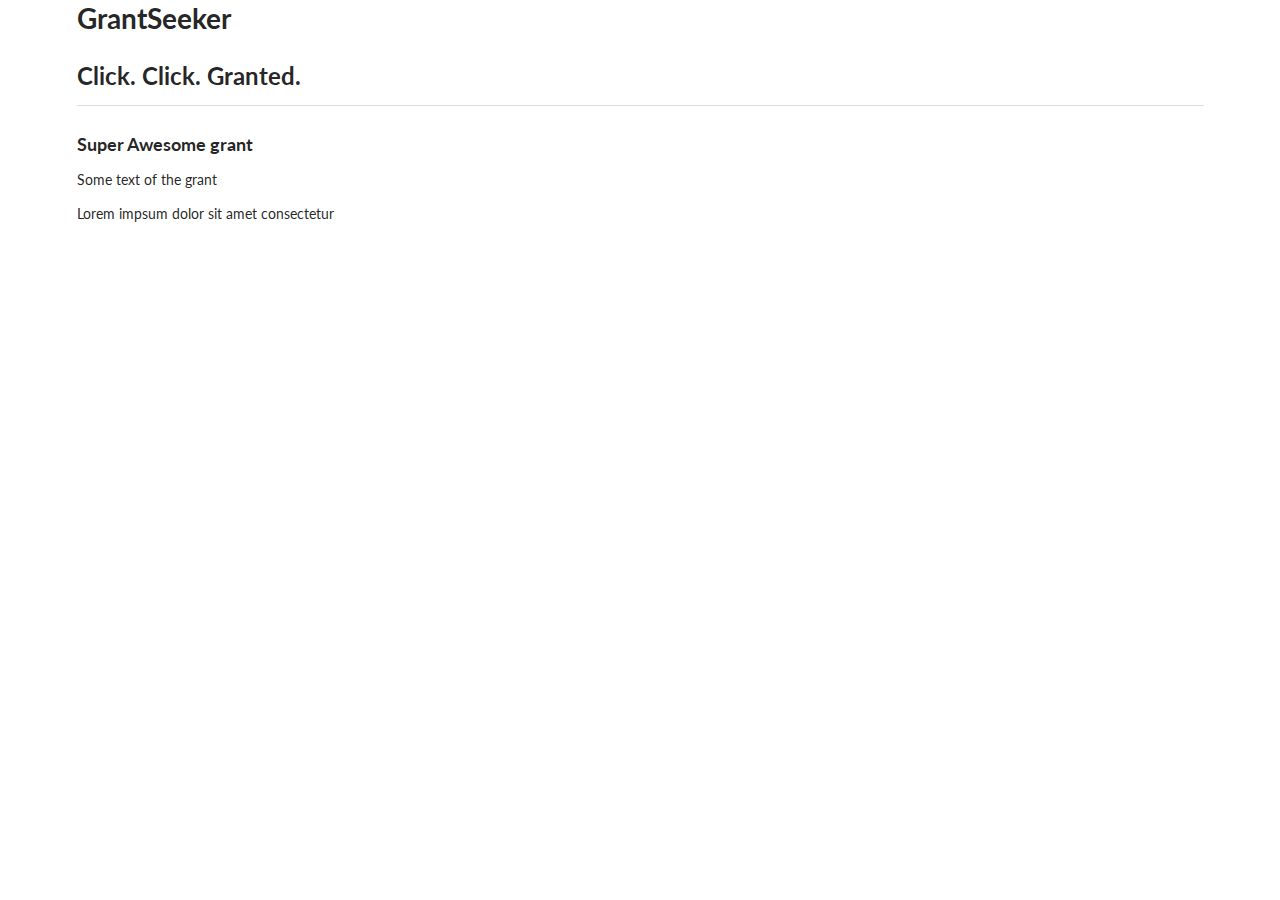
==== site/detail.html @ 49b5996e "Add detail.html" ====
<!doctype html>
<!--[if lt IE 7]>      <html class="no-js lt-ie9 lt-ie8 lt-ie7" lang=""> <![endif]-->
<!--[if IE 7]>         <html class="no-js lt-ie9 lt-ie8" lang=""> <![endif]-->
<!--[if IE 8]>         <html class="no-js lt-ie9" lang=""> <![endif]-->
<!--[if gt IE 8]><!--> <html class="no-js" lang=""> <!--<![endif]-->
    <head>
        <meta charset="utf-8">
        <meta http-equiv="X-UA-Compatible" content="IE=edge,chrome=1">
        <title></title>
        <meta name="description" content="">
        <meta name="viewport" content="width=device-width, initial-scale=1">
        <link rel="apple-touch-icon" href="apple-touch-icon.png">

        <link rel="stylesheet" href="css/semantic.min.css">
        <link rel="stylesheet" href="css/app.css">

        <script src="js/vendor/modernizr-2.8.3-respond-1.4.2.min.js"></script>
    </head>
    <body>
        <!--[if lt IE 8]>
            <p class="browserupgrade">You are using an <strong>outdated</strong> browser. Please <a href="http://browsehappy.com/">upgrade your browser</a> to improve your experience.</p>
        <![endif]-->
        
        <div class="ui container">
            <h1>GrantSeeker</h1>
            <h2>Click. Click. Granted.</h2>
            <div class="ui divider"></div>
            <h3>Super Awesome grant</h3>
            <p>Some text of the grant</p>
            <p>Lorem impsum dolor sit amet consectetur</p>
        </div>

        <script src="//ajax.googleapis.com/ajax/libs/jquery/1.11.2/jquery.min.js"></script>
        <script>window.jQuery || document.write('<script src="js/vendor/jquery-1.11.2.min.js"><\/script>')</script>
        <script src="js/vendor/semantic.min.js"></script>
        <script src="js/main.js"></script>

        <!-- Google Analytics: change UA-XXXXX-X to be your site's ID. -->
        <script>
            (function(b,o,i,l,e,r){b.GoogleAnalyticsObject=l;b[l]||(b[l]=
            function(){(b[l].q=b[l].q||[]).push(arguments)});b[l].l=+new Date;
            e=o.createElement(i);r=o.getElementsByTagName(i)[0];
            e.src='//www.google-analytics.com/analytics.js';
            r.parentNode.insertBefore(e,r)}(window,document,'script','ga'));
            ga('create','UA-XXXXX-X','auto');ga('send','pageview');
        </script>
    </body>
</html>
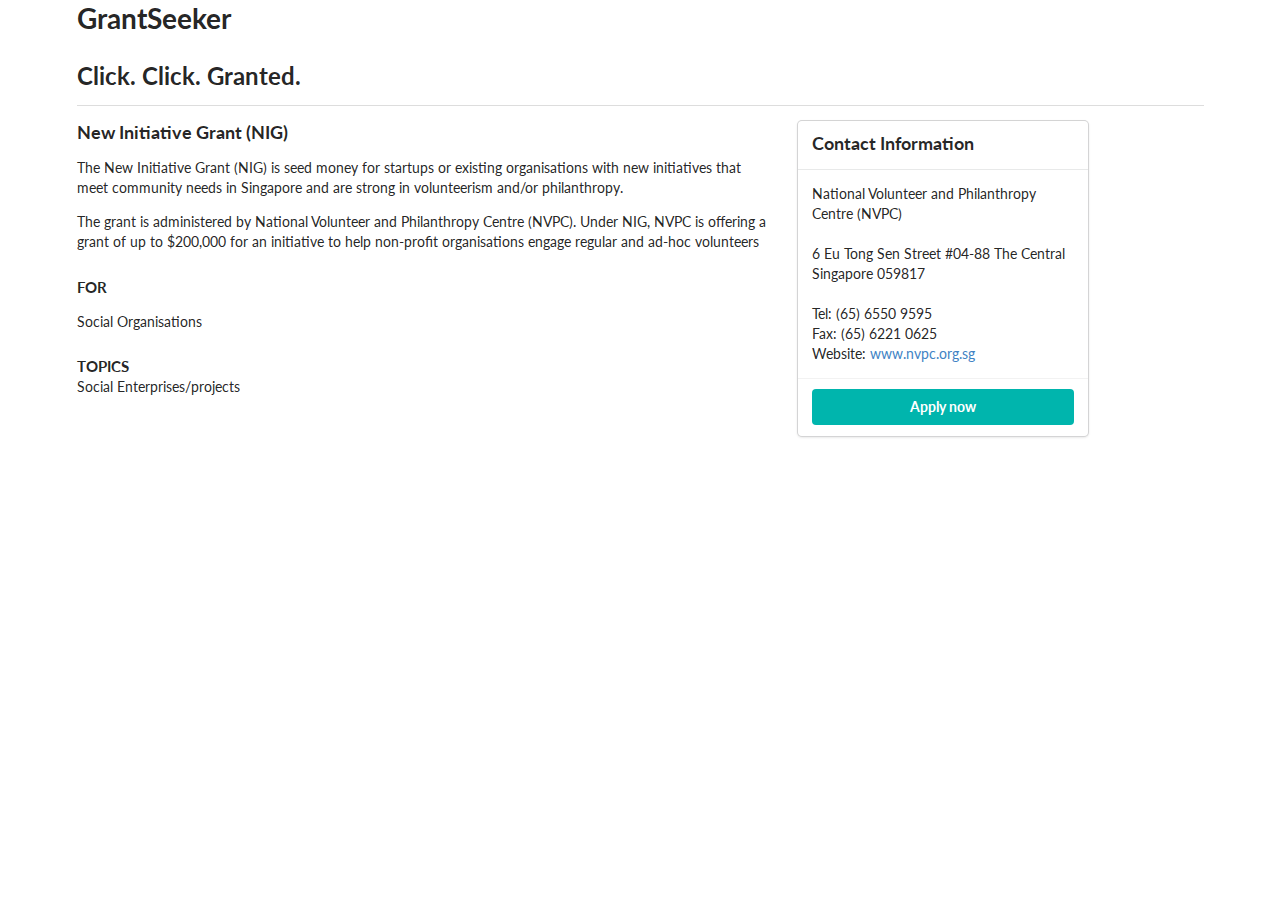
==== commit 7e129bb6: "Update detail page" ====
--- a/site/detail.html
+++ b/site/detail.html
@@ -25,9 +25,36 @@
             <h1>GrantSeeker</h1>
             <h2>Click. Click. Granted.</h2>
             <div class="ui divider"></div>
-            <h3>Super Awesome grant</h3>
-            <p>Some text of the grant</p>
-            <p>Lorem impsum dolor sit amet consectetur</p>
+            <div class="ui grid">
+                <div class="ui ten wide column">
+                    <h3>New Initiative Grant (NIG)</h3>
+                    <p>The New Initiative Grant (NIG) is seed money for startups or existing organisations with new initiatives that meet community needs in Singapore and are strong in volunteerism and/or philanthropy.</p>
+                    <p>The grant is administered by National Volunteer and Philanthropy Centre (NVPC). Under NIG, NVPC is offering a grant of up to $200,000 for an initiative to help non-profit organisations engage regular and ad-hoc volunteers</p>
+                    <h4>FOR</h4>
+                    Social Organisations
+                    <h4>TOPICS</h4>
+                    Social Enterprises/projects
+                </div>
+                <div class="ui six wide column">
+                    <div class="ui card">
+                  <div class="content">
+                    <div class="header">Contact Information</div>
+                  </div>
+                  <div class="content">
+                    <div class="summary">
+                        National Volunteer and Philanthropy Centre (NVPC)<br/><br/>
+                        6 Eu Tong Sen Street #04-88 The Central Singapore 059817<br/><br/>
+                        Tel: (65) 6550 9595<br/>
+                        Fax: (65) 6221 0625<br/>
+                        Website: <a href="www.nvpc.org.sg">www.nvpc.org.sg</a>
+                    </div>
+                  </div>
+                  <div class="extra content">
+                    <a href="" class="ui teal fluid button">Apply now</a>
+                  </div>
+                </div>
+                </div>
+            </div>
         </div>
 
         <script src="//ajax.googleapis.com/ajax/libs/jquery/1.11.2/jquery.min.js"></script>
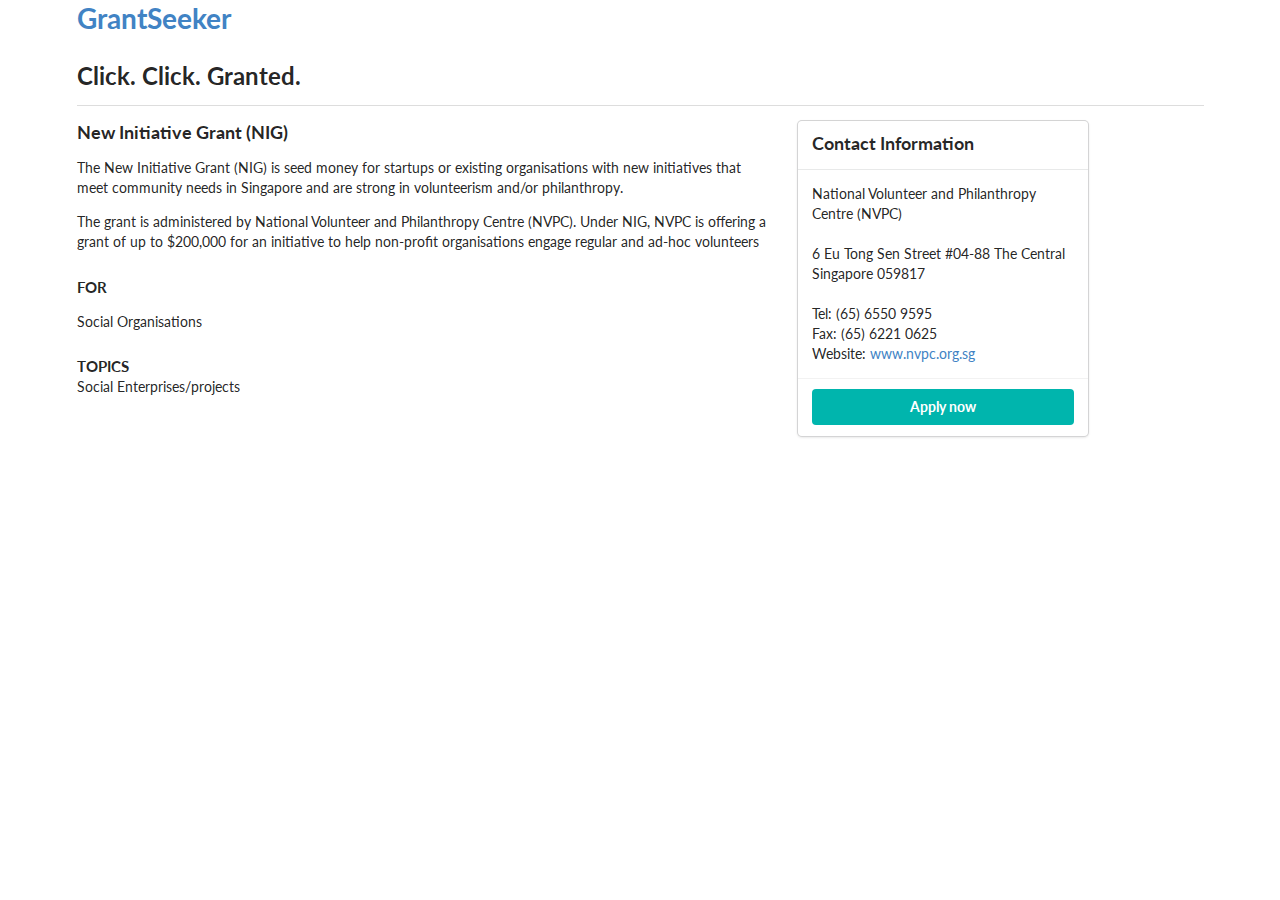
==== commit 5a8b59b7: "Link header to index" ====
--- a/site/detail.html
+++ b/site/detail.html
@@ -22,7 +22,7 @@
         <![endif]-->
         
         <div class="ui container">
-            <h1>GrantSeeker</h1>
+            <h1><a href="index.html">GrantSeeker</a></h1>
             <h2>Click. Click. Granted.</h2>
             <div class="ui divider"></div>
             <div class="ui grid">
--- a/site/css/app.css
+++ b/site/css/app.css
@@ -0,0 +1,8 @@
+.amount {
+    font-size: 2em;
+    margin-top: 0.2em;
+}
+
+.card .ribbon {
+    top: -5px;
+}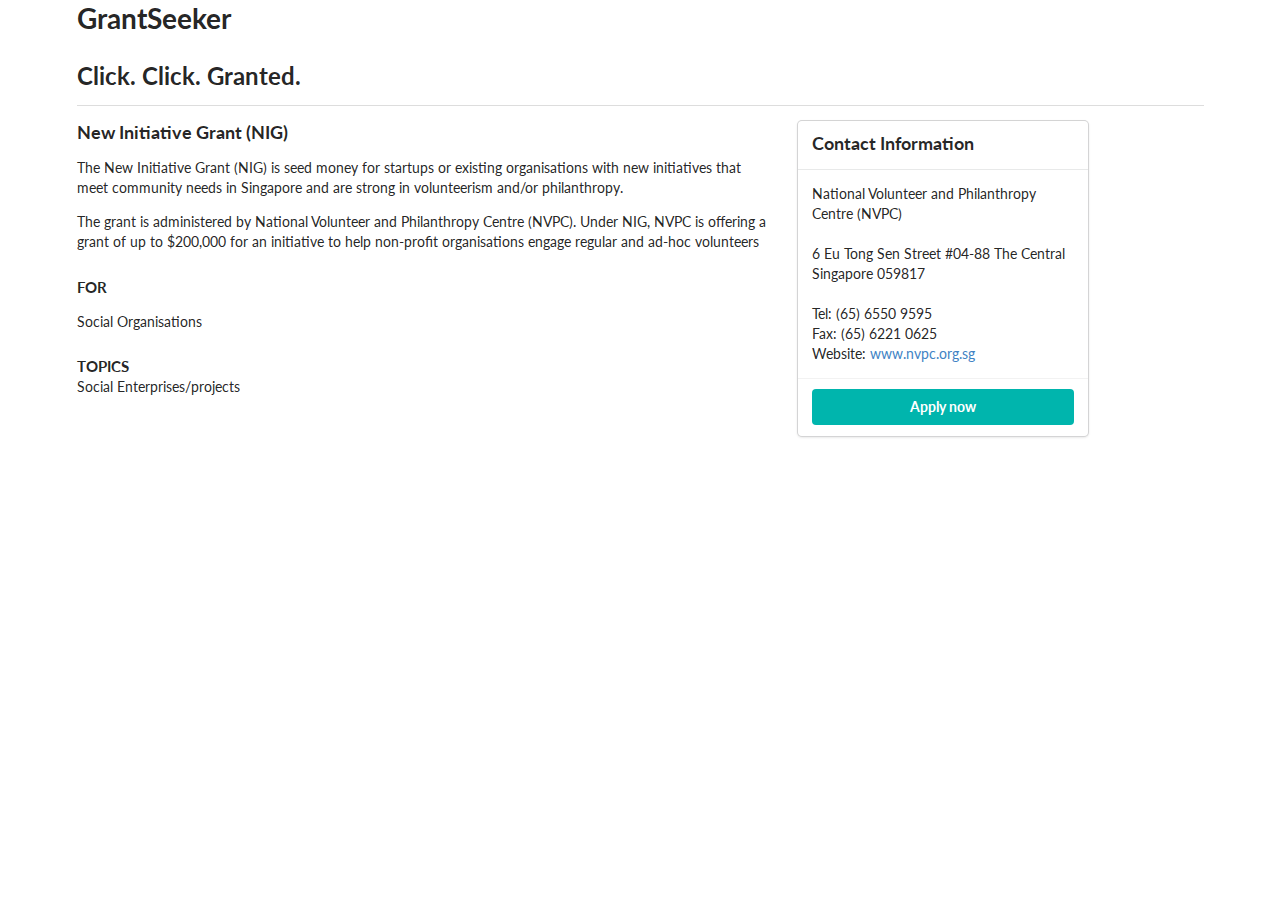
==== commit fecadf74: "Merge branch 'master' of github.com:minitheory/grantseeker" ====
--- a/site/detail.html
+++ b/site/detail.html
@@ -22,7 +22,7 @@
         <![endif]-->
         
         <div class="ui container">
-            <h1><a href="index.html">GrantSeeker</a></h1>
+            <h1>GrantSeeker</h1>
             <h2>Click. Click. Granted.</h2>
             <div class="ui divider"></div>
             <div class="ui grid">
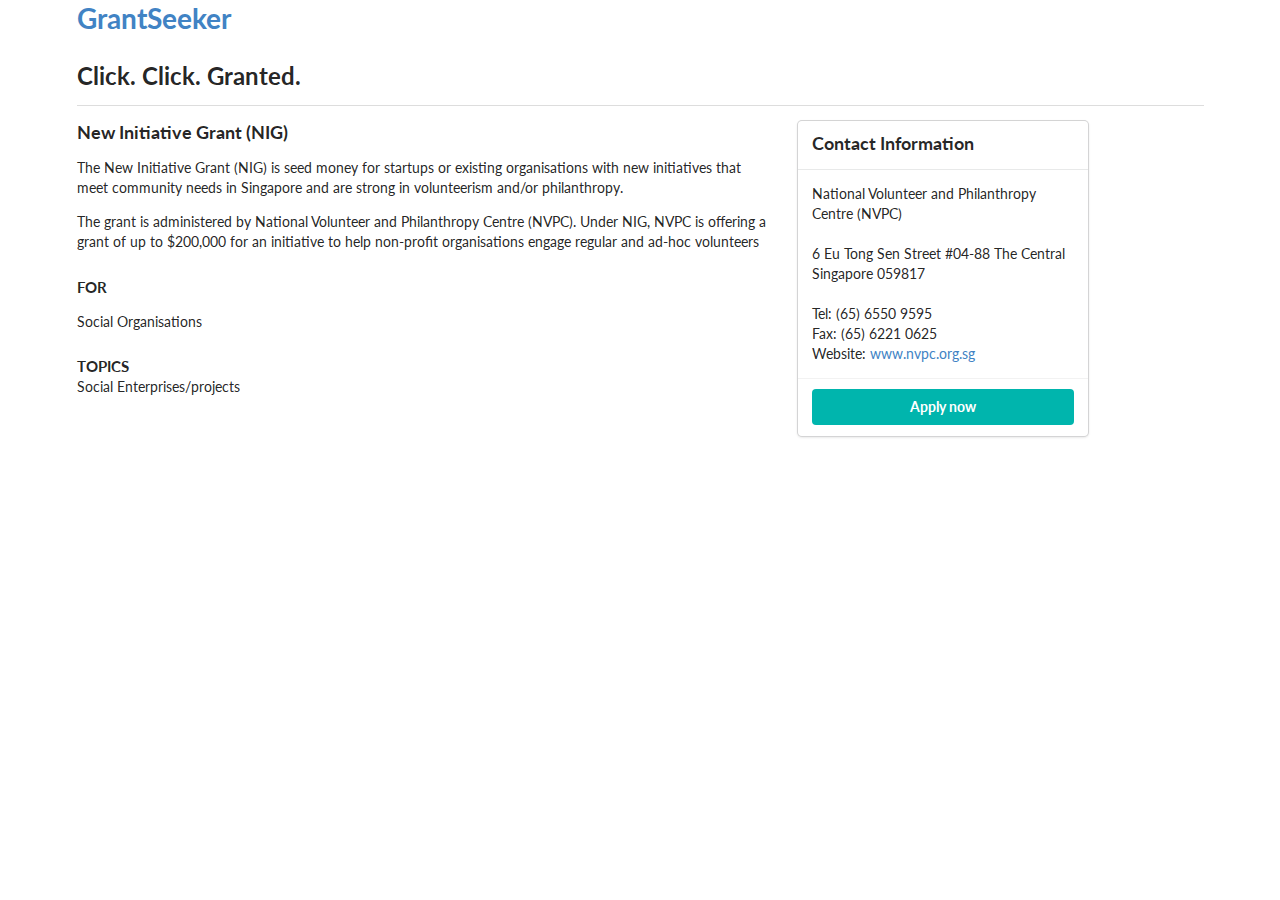
==== commit 7c5108ac: "Merge branch 'master' of github.com:minitheory/grantseeker" ====
--- a/site/detail.html
+++ b/site/detail.html
@@ -22,7 +22,7 @@
         <![endif]-->
         
         <div class="ui container">
-            <h1>GrantSeeker</h1>
+            <h1><a href="index.html">GrantSeeker</a></h1>
             <h2>Click. Click. Granted.</h2>
             <div class="ui divider"></div>
             <div class="ui grid">
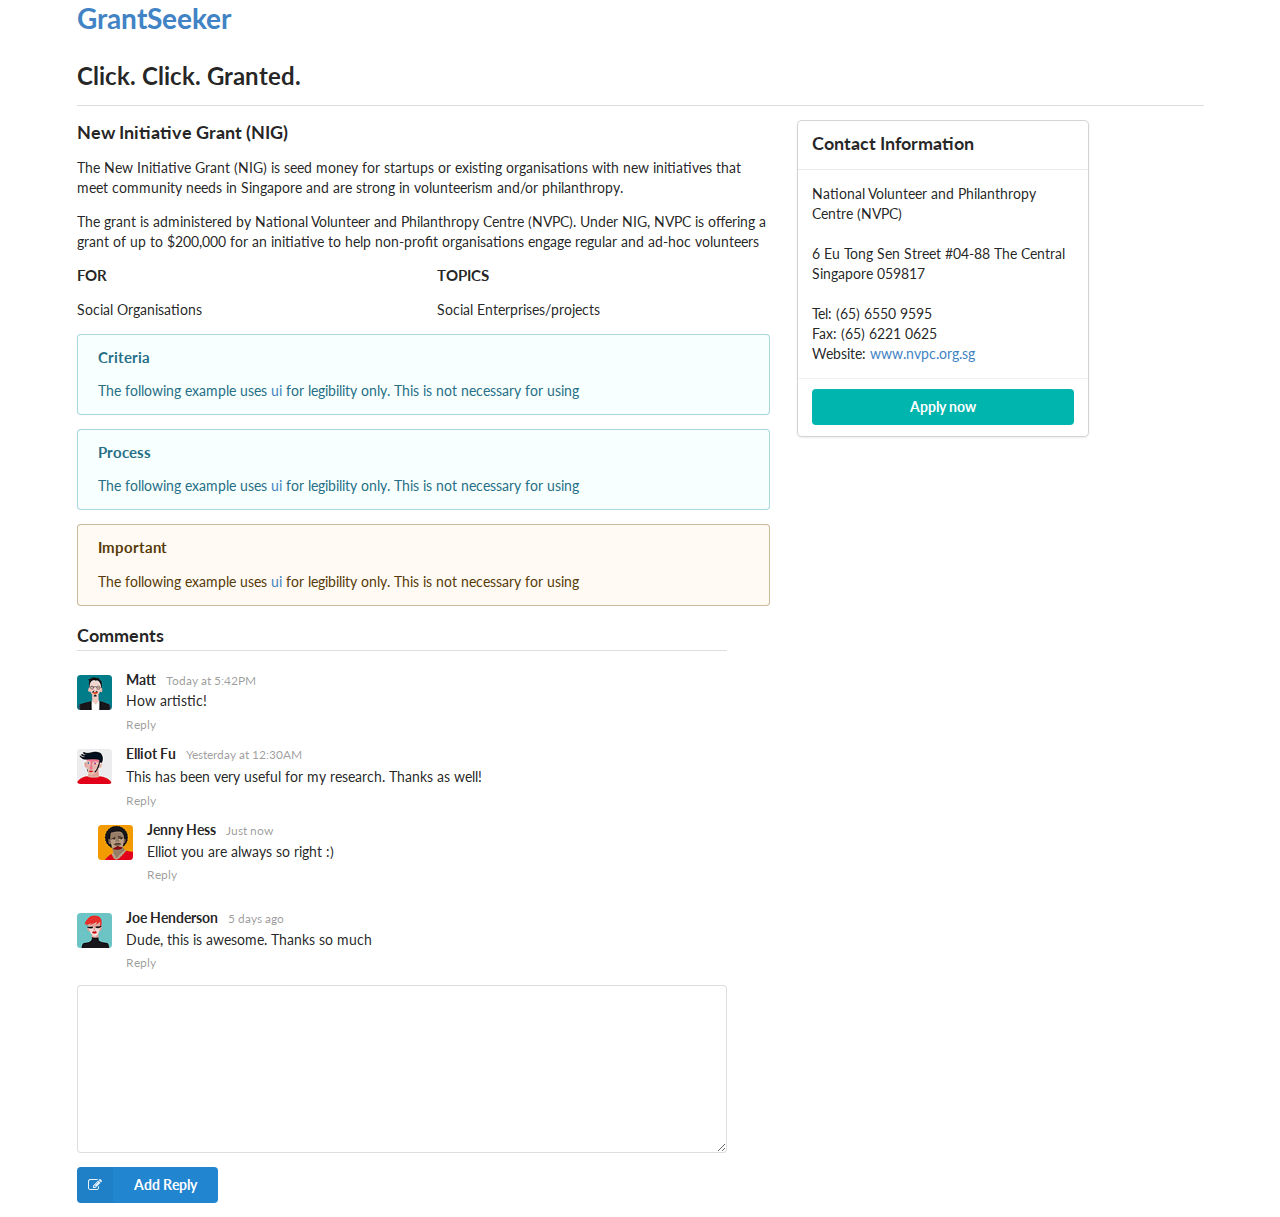
==== commit 671777b3: "add comment" ====
--- a/site/detail.html
+++ b/site/detail.html
@@ -30,10 +30,112 @@
                     <h3>New Initiative Grant (NIG)</h3>
                     <p>The New Initiative Grant (NIG) is seed money for startups or existing organisations with new initiatives that meet community needs in Singapore and are strong in volunteerism and/or philanthropy.</p>
                     <p>The grant is administered by National Volunteer and Philanthropy Centre (NVPC). Under NIG, NVPC is offering a grant of up to $200,000 for an initiative to help non-profit organisations engage regular and ad-hoc volunteers</p>
-                    <h4>FOR</h4>
-                    Social Organisations
-                    <h4>TOPICS</h4>
-                    Social Enterprises/projects
+                    <div class="ui grid">
+                        <div class="ui eight wide column">
+                            <h4>FOR</h4>
+                            <p>Social Organisations</p>
+                        </div>
+                        <div class="ui eight wide column">
+                            <h4>TOPICS</h4>
+                            <p>Social Enterprises/projects</p>
+                        </div>
+                    </div>
+                    <div class="ui info message">
+                      <h4>Criteria</h4>
+                      The following example uses <a href="/elements/segment.html">ui</a> for legibility only. This is not necessary for using
+                    </div>
+                    <div class="ui info message">
+                      <h4>Process</h4>
+                      The following example uses <a href="/elements/segment.html">ui</a> for legibility only. This is not necessary for using
+                    </div>
+                    <div class="ui warning message">
+                      <h4>Important</h4>
+                      The following example uses <a href="/elements/segment.html">ui</a> for legibility only. This is not necessary for using
+                    </div>
+                    <div class="ui comments">
+  <h3 class="ui dividing header">Comments</h3>
+  <div class="comment">
+    <a class="avatar">
+    <img src="/site/images/elliot.jpg" alt="">
+    </a>
+    <div class="content">
+      <a class="author">Matt</a>
+      <div class="metadata">
+        <span class="date">Today at 5:42PM</span>
+      </div>
+      <div class="text">
+        How artistic!
+      </div>
+      <div class="actions">
+        <a class="reply">Reply</a>
+      </div>
+    </div>
+  </div>
+  <div class="comment">
+    <a class="avatar">
+        <img src="/site/images/matt.jpg" alt="">
+
+    </a>
+    <div class="content">
+      <a class="author">Elliot Fu</a>
+      <div class="metadata">
+        <span class="date">Yesterday at 12:30AM</span>
+      </div>
+      <div class="text">
+        <p>This has been very useful for my research. Thanks as well!</p>
+      </div>
+      <div class="actions">
+        <a class="reply">Reply</a>
+      </div>
+    </div>
+    <div class="comments">
+      <div class="comment">
+        <a class="avatar">
+            <img src="/site/images/joe.jpg" alt="">
+
+        </a>
+        <div class="content">
+          <a class="author">Jenny Hess</a>
+          <div class="metadata">
+            <span class="date">Just now</span>
+          </div>
+          <div class="text">
+            Elliot you are always so right :)
+          </div>
+          <div class="actions">
+            <a class="reply">Reply</a>
+          </div>
+        </div>
+      </div>
+    </div>
+  </div>
+  <div class="comment">
+    <a class="avatar">
+        <img src="/site/images/jenny.jpg" alt="">
+
+    </a>
+    <div class="content">
+      <a class="author">Joe Henderson</a>
+      <div class="metadata">
+        <span class="date">5 days ago</span>
+      </div>
+      <div class="text">
+        Dude, this is awesome. Thanks so much
+      </div>
+      <div class="actions">
+        <a class="reply">Reply</a>
+      </div>
+    </div>
+  </div>
+  <form class="ui reply form">
+    <div class="field">
+      <textarea></textarea>
+    </div>
+    <div class="ui blue labeled submit icon button">
+      <i class="icon edit"></i> Add Reply
+    </div>
+  </form>
+</div>
                 </div>
                 <div class="ui six wide column">
                     <div class="ui card">
